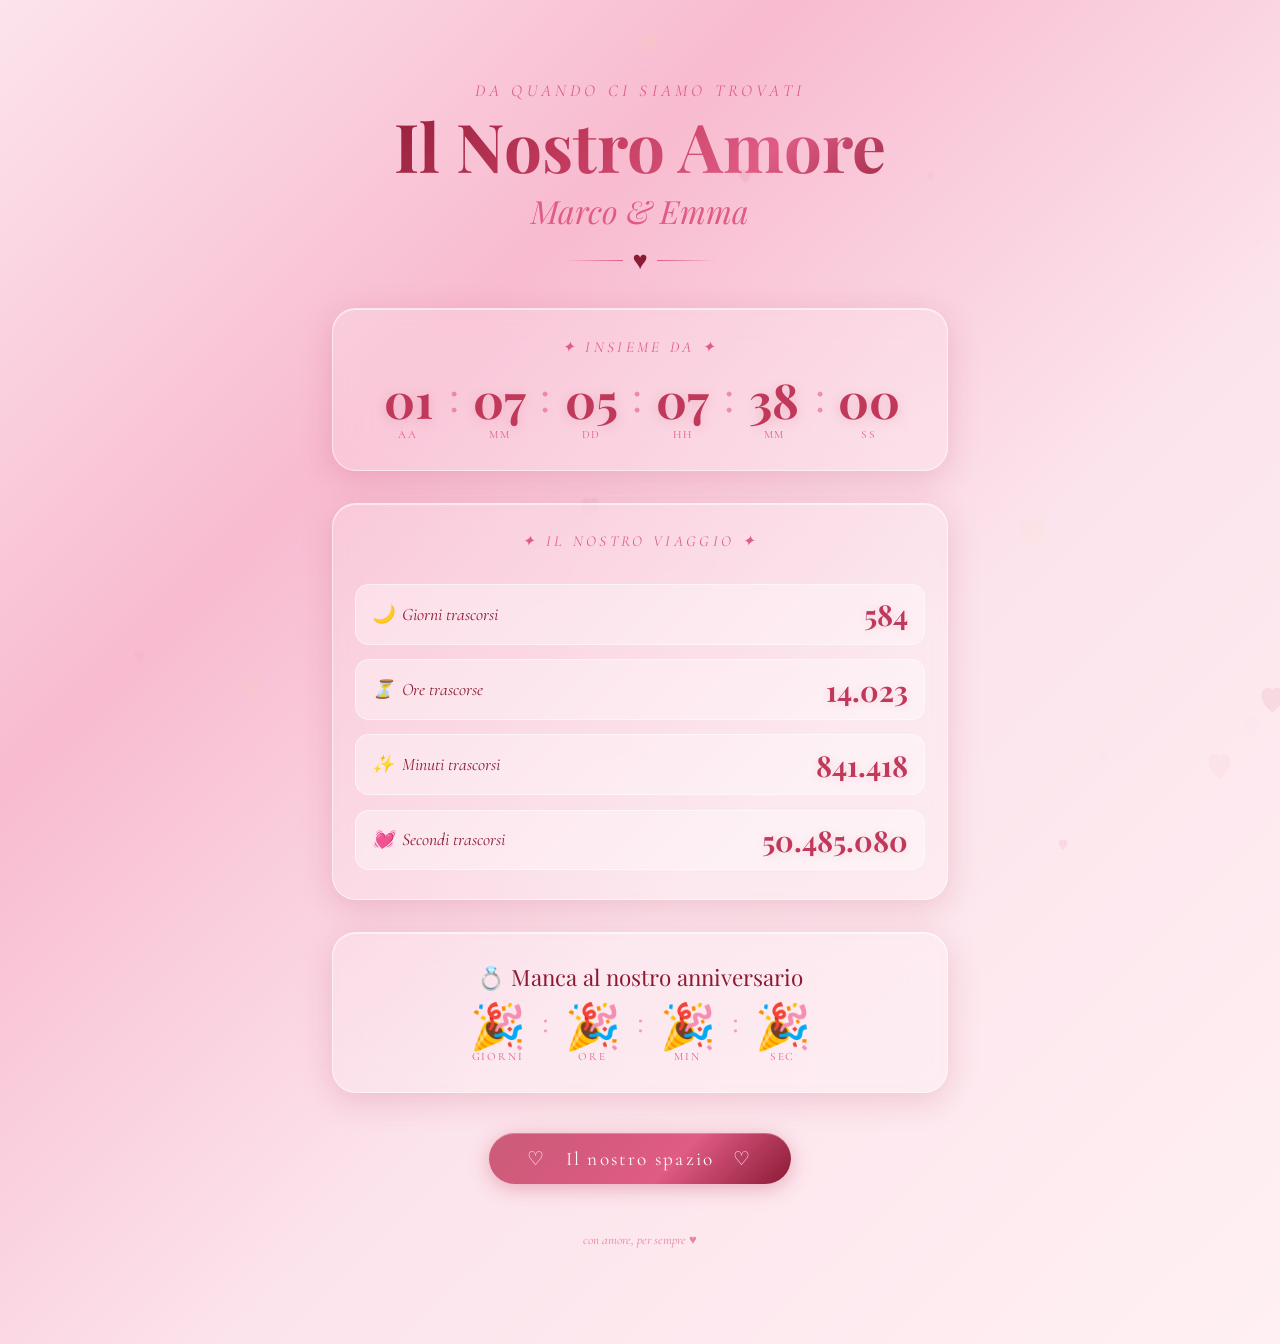
==== index.html @ 6c8d0eba "V1" ====
<!DOCTYPE html>
<html lang="it">
<head>
  <meta charset="UTF-8" />
  <meta name="viewport" content="width=device-width, initial-scale=1.0" />
  <title>Marco & Emma 💕</title>
  <link rel="stylesheet" href="css/style.css" />
</head>
<body>

<!-- Canvas cuori animati sullo sfondo -->
<canvas id="hearts-canvas"></canvas>

<div class="page-wrapper">

  <!-- ═══════════ HEADER ═══════════ -->
  <header class="header">
    <!-- MODIFICA: sottotitolo -->
    <div class="sub">da quando ci siamo trovati</div>
    <!-- MODIFICA: titolo principale -->
    <h1>Il Nostro Amore</h1>
    <!-- MODIFICA: nomi -->
    <div class="names">Marco &amp; Emma</div>
    <div class="heart-divider"><span class="heart-pulse">♥</span></div>
  </header>

  <!-- ═══════════ CONTATORE PRINCIPALE  aa:mm:dd:hh:mm:ss ═══════════ -->
  <div class="card">
    <div class="card-label">✦ Insieme da ✦</div>
    <div class="main-counter">

      <div class="time-unit">
        <div class="num" id="mc-years">00</div>
        <div class="lbl">aa</div>
      </div>
      <div class="sep">:</div>

      <div class="time-unit">
        <div class="num" id="mc-months">00</div>
        <div class="lbl">mm</div>
      </div>
      <div class="sep">:</div>

      <div class="time-unit">
        <div class="num" id="mc-days">00</div>
        <div class="lbl">dd</div>
      </div>
      <div class="sep">:</div>

      <div class="time-unit">
        <div class="num" id="mc-hours">00</div>
        <div class="lbl">hh</div>
      </div>
      <div class="sep">:</div>

      <div class="time-unit">
        <div class="num" id="mc-mins">00</div>
        <div class="lbl">mm</div>
      </div>
      <div class="sep">:</div>

      <div class="time-unit">
        <div class="num" id="mc-secs">00</div>
        <div class="lbl">ss</div>
      </div>

    </div>
  </div>

  <!-- ═══════════ CONTATORI SECONDARI ═══════════ -->
  <div class="card secondary-counters">
    <div class="card-label">✦ Il nostro viaggio ✦</div>

    <div class="sec-row">
      <span class="sec-lbl"><span class="icon">🌙</span> Giorni trascorsi</span>
      <span class="sec-val" id="sc-days">0</span>
    </div>

    <div class="sec-row">
      <span class="sec-lbl"><span class="icon">⏳</span> Ore trascorse</span>
      <span class="sec-val" id="sc-hours">0</span>
    </div>

    <div class="sec-row">
      <span class="sec-lbl"><span class="icon">✨</span> Minuti trascorsi</span>
      <span class="sec-val" id="sc-mins">0</span>
    </div>

    <div class="sec-row">
      <span class="sec-lbl"><span class="icon">💓</span> Secondi trascorsi</span>
      <span class="sec-val" id="sc-secs">0</span>
    </div>
  </div>

  <!-- ═══════════ CONTATORE ANNIVERSARIO ═══════════ -->
  <div class="card">
    <!-- MODIFICA: la data anniversario si cambia in index.js (ANNIV_DATE) -->
    <div class="anniversary-title">💍 Manca al nostro anniversario</div>
    <div class="anniv-counter">

      <div class="anniv-unit">
        <div class="anum" id="an-days">--</div>
        <div class="albl">giorni</div>
      </div>
      <div class="anniv-sep">:</div>

      <div class="anniv-unit">
        <div class="anum" id="an-hours">--</div>
        <div class="albl">ore</div>
      </div>
      <div class="anniv-sep">:</div>

      <div class="anniv-unit">
        <div class="anum" id="an-mins">--</div>
        <div class="albl">min</div>
      </div>
      <div class="anniv-sep">:</div>

      <div class="anniv-unit">
        <div class="anum" id="an-secs">--</div>
        <div class="albl">sec</div>
      </div>

    </div>
  </div>

  <!-- ═══════════ BOTTONE SECONDA PAGINA ═══════════ -->
  <div class="btn-wrapper">
    <!-- MODIFICA: cambia href per collegare la seconda pagina -->
    <a href="story.html" class="btn-main">
      ♡ &nbsp; Il nostro spazio &nbsp; ♡
    </a>
  </div>

  <footer class="footer">con amore, per sempre ♥</footer>

</div>

<!-- JS caricato per ultimo, dopo il DOM -->
<script src="js/script.js"></script>

</body>
</html>
---- css/style.css ----
/* ============================================================
   index.css — Marco & Emma · Homepage
   Tema: romantico, rosa/rosso, cuori
   ============================================================ */

   @import url('https://fonts.googleapis.com/css2?family=Playfair+Display:ital,wght@0,400;0,700;1,400&family=Cormorant+Garamond:ital,wght@0,300;0,400;1,300&display=swap');

   /* ────────────────────────────────────────────────────────────
      VARIABILI — modifica qui colori e tema
      ──────────────────────────────────────────────────────────── */
   :root {
     --rose:      #f9a8c9;
     --rose-dark: #e05c85;
     --red:       #c0395b;
     --red-deep:  #8b1a34;
     --white:     #fff8fa;
     --card-bg:   rgba(255,255,255,0.18);
     --shadow:    rgba(176,40,80,0.18);
     --gold:      #f7d7a4;
   }
   
   /* ────────────────────────────────────────────────────────────
      RESET & BASE
      ──────────────────────────────────────────────────────────── */
   *, *::before, *::after { box-sizing: border-box; margin: 0; padding: 0; }
   
   html, body {
     overflow-x: hidden;
     width: 100%;
     max-width: 100%;
   }
   
   html { scroll-behavior: smooth; }
   
   body {
     min-height: 100vh;
     font-family: 'Cormorant Garamond', serif;
     background: linear-gradient(135deg, #fce4ec 0%, #f8bbd0 30%, #fce4ec 60%, #fff0f3 100%);
     color: var(--red-deep);
     position: relative;
   }
   
   /* ────────────────────────────────────────────────────────────
      CANVAS CUORI SFONDO
      ──────────────────────────────────────────────────────────── */
   #hearts-canvas {
     position: fixed;
     top: 0; left: 0;
     width: 100%; height: 100%;
     pointer-events: none;
     z-index: 0;
   }
   
   /* ────────────────────────────────────────────────────────────
      WRAPPER PRINCIPALE
      ──────────────────────────────────────────────────────────── */
   .page-wrapper {
     position: relative;
     z-index: 1;
     display: flex;
     flex-direction: column;
     align-items: center;
     padding: 2rem 1rem 4rem;
     gap: 2rem;
     max-width: 680px;
     margin: 0 auto;
     width: 100%;
   }
   
   /* ────────────────────────────────────────────────────────────
      HEADER
      ──────────────────────────────────────────────────────────── */
   .header {
     text-align: center;
     padding-top: 2rem;
     width: 100%;
   }
   
   .header .sub {
     font-style: italic;
     font-size: clamp(0.85rem, 3vw, 1.05rem);
     color: var(--rose-dark);
     letter-spacing: 0.25em;
     text-transform: uppercase;
     margin-bottom: 0.5rem;
     opacity: 0;
     animation: fadeUp 1s ease 0.2s forwards;
   }
   
   .header h1 {
     font-family: 'Playfair Display', serif;
     font-size: clamp(2.4rem, 10vw, 4.2rem);
     font-weight: 700;
     line-height: 1.1;
     background: linear-gradient(135deg, var(--red-deep) 0%, var(--red) 40%, var(--rose-dark) 70%, var(--red-deep) 100%);
     -webkit-background-clip: text;
     -webkit-text-fill-color: transparent;
     background-clip: text;
     opacity: 0;
     animation: fadeUp 1s ease 0.5s forwards;
     word-break: break-word;
   }
   
   .header .names {
     font-family: 'Playfair Display', serif;
     font-style: italic;
     font-size: clamp(1.2rem, 5vw, 2rem);
     color: var(--rose-dark);
     margin-top: 0.4rem;
     opacity: 0;
     animation: fadeUp 1s ease 0.8s forwards;
   }
   
   .heart-divider {
     font-size: 1.6rem;
     display: flex;
     align-items: center;
     gap: 0.6rem;
     justify-content: center;
     margin-top: 0.8rem;
     opacity: 0;
     animation: fadeUp 1s ease 1s forwards;
   }
   
   .heart-divider::before,
   .heart-divider::after {
     content: '';
     display: block;
     height: 1px;
     width: 60px;
     background: linear-gradient(to right, transparent, var(--rose-dark));
   }
   .heart-divider::after { background: linear-gradient(to left, transparent, var(--rose-dark)); }
   
   .heart-pulse {
     display: inline-block;
     animation: pulse 1.4s ease-in-out infinite;
   }
   
   /* ────────────────────────────────────────────────────────────
      CARD GLASS MORPHISM
      ──────────────────────────────────────────────────────────── */
   .card {
     width: 100%;
     background: var(--card-bg);
     backdrop-filter: blur(16px);
     -webkit-backdrop-filter: blur(16px);
     border: 1.5px solid rgba(255,255,255,0.55);
     border-radius: 24px;
     padding: 1.8rem 1.4rem;
     box-shadow: 0 8px 32px var(--shadow), 0 1px 0 rgba(255,255,255,0.6) inset;
     opacity: 0;
     transform: translateY(24px);
     animation: slideUp 0.9s cubic-bezier(.22,1,.36,1) forwards;
     overflow: hidden;
   }
   
   .card:nth-child(2) { animation-delay: 0.3s; }
   .card:nth-child(3) { animation-delay: 0.5s; }
   .card:nth-child(4) { animation-delay: 0.7s; }
   
   .card-label {
     font-style: italic;
     font-size: clamp(0.8rem, 2.5vw, 0.95rem);
     letter-spacing: 0.22em;
     text-transform: uppercase;
     color: var(--rose-dark);
     text-align: center;
     margin-bottom: 1.2rem;
   }
   
   /* ────────────────────────────────────────────────────────────
      CONTATORE PRINCIPALE  aa:mm:dd:hh:mm:ss
      ──────────────────────────────────────────────────────────── */
   .main-counter {
     display: flex;
     justify-content: center;
     align-items: flex-start;
     gap: clamp(0.2rem, 1.5vw, 0.8rem);
     flex-wrap: nowrap;
     width: 100%;
   }
   
   .time-unit {
     display: flex;
     flex-direction: column;
     align-items: center;
     gap: 0.3rem;
     flex-shrink: 0;
   }
   
   .time-unit .num {
     font-family: 'Playfair Display', serif;
     font-size: clamp(1.3rem, 6vw, 3rem);
     font-weight: 700;
     color: var(--red);
     line-height: 1;
     min-width: clamp(1.6rem, 7vw, 3.5rem);
     text-align: center;
     text-shadow: 0 2px 12px rgba(192,57,91,0.2);
     transition: transform 0.2s ease;
   }
   
   .time-unit .num.tick {
     animation: tick 0.25s ease;
   }
   
   .time-unit .lbl {
     font-size: clamp(0.5rem, 1.8vw, 0.7rem);
     letter-spacing: 0.15em;
     text-transform: uppercase;
     color: var(--rose-dark);
   }
   
   .sep {
     font-family: 'Playfair Display', serif;
     font-size: clamp(1.1rem, 5vw, 2.4rem);
     color: var(--rose-dark);
     line-height: 1;
     padding-top: 0.05em;
     opacity: 0.6;
     flex-shrink: 0;
   }
   
   /* ────────────────────────────────────────────────────────────
      CONTATORI SECONDARI
      ──────────────────────────────────────────────────────────── */
   .secondary-counters {
     display: flex;
     flex-direction: column;
     gap: 0.9rem;
   }
   
   .sec-row {
     display: flex;
     align-items: center;
     justify-content: space-between;
     padding: 0.65rem 1rem;
     background: rgba(255,255,255,0.35);
     border-radius: 14px;
     border: 1px solid rgba(255,255,255,0.5);
     gap: 0.5rem;
   }
   
   .sec-lbl {
     font-style: italic;
     font-size: clamp(0.9rem, 3vw, 1.1rem);
     color: var(--red-deep);
     display: flex;
     align-items: center;
     gap: 0.5rem;
   }
   
   .sec-lbl .icon { font-size: 1.1rem; }
   
   .sec-val {
     font-family: 'Playfair Display', serif;
     font-size: clamp(1.2rem, 5vw, 1.8rem);
     font-weight: 700;
     color: var(--red);
     text-shadow: 0 1px 8px rgba(192,57,91,0.15);
     white-space: nowrap;
   }
   
   /* ────────────────────────────────────────────────────────────
      CONTATORE ANNIVERSARIO
      ──────────────────────────────────────────────────────────── */
   .anniversary-title {
     text-align: center;
     font-family: 'Playfair Display', serif;
     font-size: clamp(1rem, 4vw, 1.4rem);
     color: var(--red-deep);
     margin-bottom: 0.6rem;
     display: flex;
     align-items: center;
     justify-content: center;
     gap: 0.4rem;
   }
   
   .anniv-counter {
     display: flex;
     justify-content: center;
     align-items: flex-start;
     gap: clamp(0.3rem, 2vw, 1rem);
     flex-wrap: nowrap;
   }
   
   .anniv-unit {
     display: flex;
     flex-direction: column;
     align-items: center;
     gap: 0.25rem;
   }
   
   .anniv-unit .anum {
     font-family: 'Playfair Display', serif;
     font-size: clamp(1.5rem, 7vw, 2.8rem);
     font-weight: 700;
     color: var(--red-deep);
     line-height: 1;
   }
   
   .anniv-unit .albl {
     font-size: clamp(0.5rem, 1.8vw, 0.7rem);
     letter-spacing: 0.16em;
     text-transform: uppercase;
     color: var(--rose-dark);
   }
   
   .anniv-sep {
     font-size: clamp(1.2rem, 5vw, 2.2rem);
     color: var(--rose-dark);
     line-height: 1;
     padding-top: 0.05em;
     opacity: 0.5;
   }
   
   /* ────────────────────────────────────────────────────────────
      BOTTONE
      ──────────────────────────────────────────────────────────── */
   .btn-wrapper {
     display: flex;
     justify-content: center;
     padding: 0.5rem 0 1rem;
   }
   
   /* MODIFICA: cambia href nell'HTML per collegare la seconda pagina */
   .btn-main {
     display: inline-flex;
     align-items: center;
     gap: 0.6rem;
     text-decoration: none;
     font-size: clamp(1rem, 3.5vw, 1.2rem);
     letter-spacing: 0.12em;
     color: var(--white);
     background: linear-gradient(135deg, var(--red) 0%, var(--rose-dark) 60%, var(--red-deep) 100%);
     padding: 0.85rem 2.4rem;
     border-radius: 50px;
     border: none;
     box-shadow: 0 4px 20px rgba(192,57,91,0.35), 0 1px 0 rgba(255,255,255,0.25) inset;
     cursor: pointer;
     transition: transform 0.2s ease, box-shadow 0.2s ease;
     position: relative;
     overflow: hidden;
   }
   
   .btn-main::after {
     content: '';
     position: absolute;
     inset: 0;
     background: linear-gradient(135deg, rgba(255,255,255,0.18) 0%, transparent 60%);
     border-radius: inherit;
   }
   
   .btn-main:hover {
     transform: translateY(-3px) scale(1.03);
     box-shadow: 0 8px 28px rgba(192,57,91,0.45), 0 1px 0 rgba(255,255,255,0.25) inset;
   }
   .btn-main:active { transform: translateY(0) scale(0.98); }
   
   /* ────────────────────────────────────────────────────────────
      FOOTER
      ──────────────────────────────────────────────────────────── */
   .footer {
     text-align: center;
     font-style: italic;
     font-size: 0.82rem;
     color: var(--rose-dark);
     opacity: 0.7;
     padding-bottom: 1rem;
   }
   
   /* ────────────────────────────────────────────────────────────
      KEYFRAMES
      ──────────────────────────────────────────────────────────── */
   @keyframes fadeUp {
     from { opacity: 0; transform: translateY(16px); }
     to   { opacity: 1; transform: translateY(0); }
   }
   
   @keyframes slideUp {
     from { opacity: 0; transform: translateY(24px); }
     to   { opacity: 1; transform: translateY(0); }
   }
   
   @keyframes pulse {
     0%, 100% { transform: scale(1); }
     50%       { transform: scale(1.22); }
   }
   
   @keyframes tick {
     0%   { transform: scale(1.18); }
     100% { transform: scale(1); }
   }
   
   /* ────────────────────────────────────────────────────────────
      RESPONSIVE
      ──────────────────────────────────────────────────────────── */
   @media (min-width: 480px) {
     .page-wrapper { padding: 2.5rem 1.8rem 4rem; }
   }
   
   @media (min-width: 680px) {
     .page-wrapper { padding: 3rem 2rem 5rem; }
   }
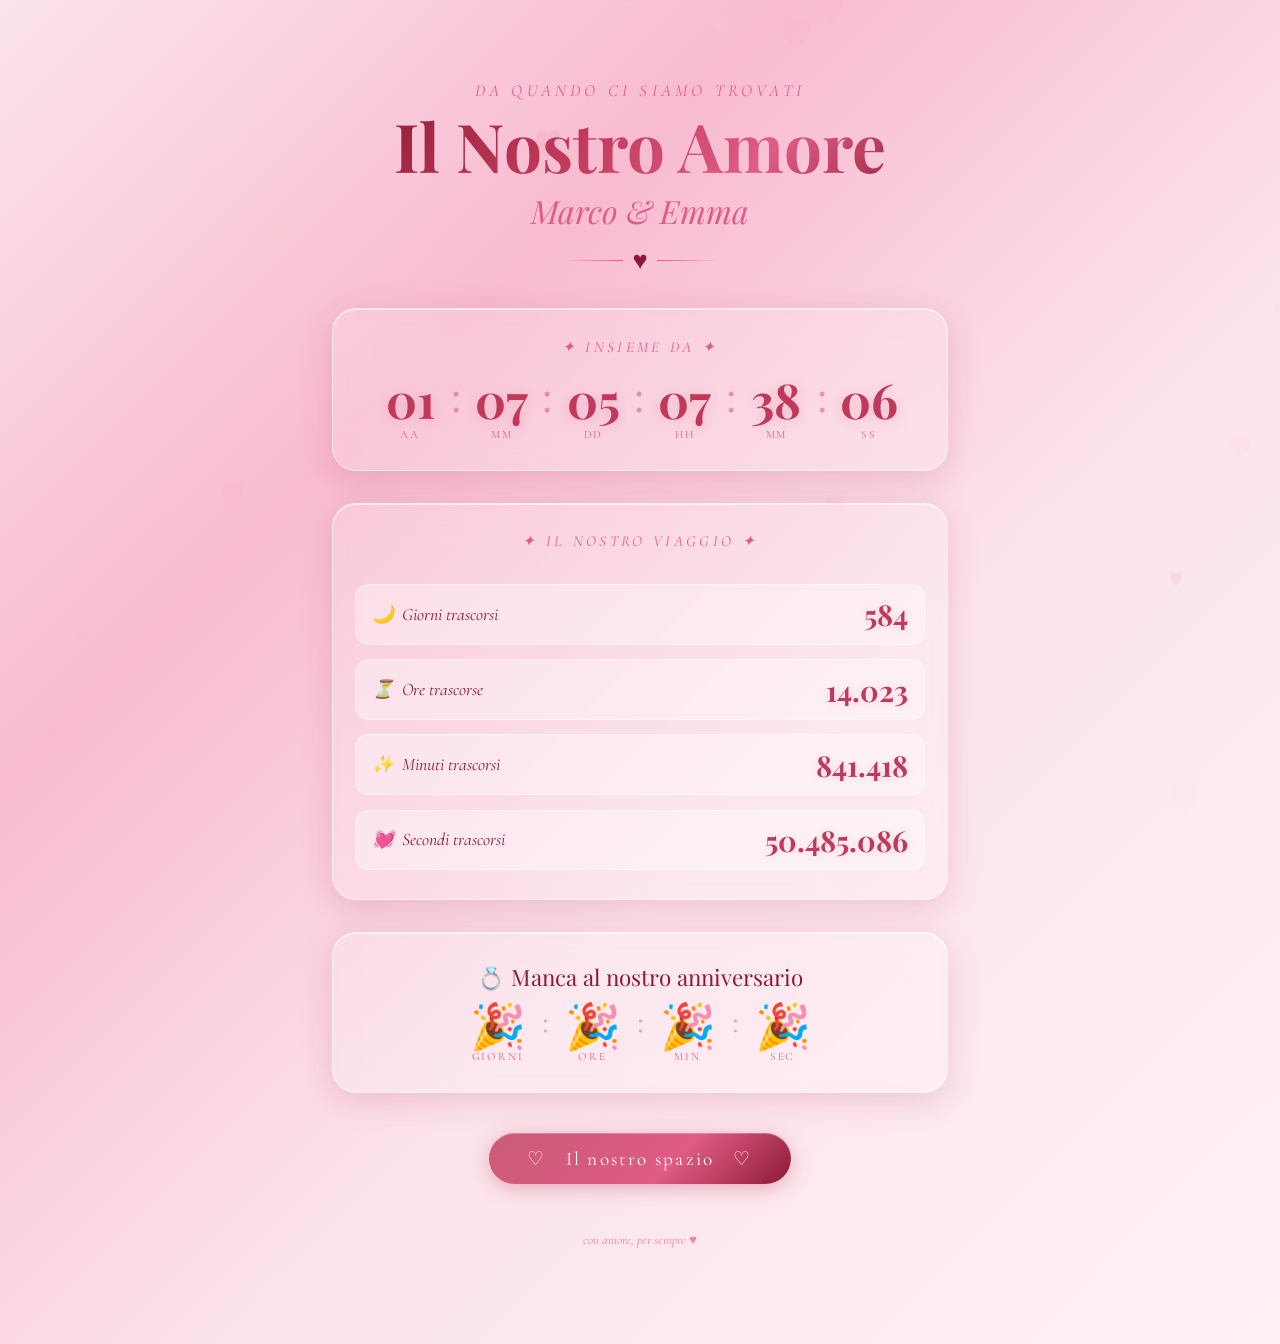
==== commit 11a941ba: "Change title emoji from 💕 to 💗" ====
--- a/index.html
+++ b/index.html
@@ -3,7 +3,7 @@
 <head>
   <meta charset="UTF-8" />
   <meta name="viewport" content="width=device-width, initial-scale=1.0" />
-  <title>Marco & Emma 💕</title>
+  <title>Marco & Emma 💗</title>
   <link rel="stylesheet" href="css/style.css" />
 </head>
 <body>
@@ -140,4 +140,4 @@
 <script src="js/script.js"></script>
 
 </body>
-</html>+</html>
